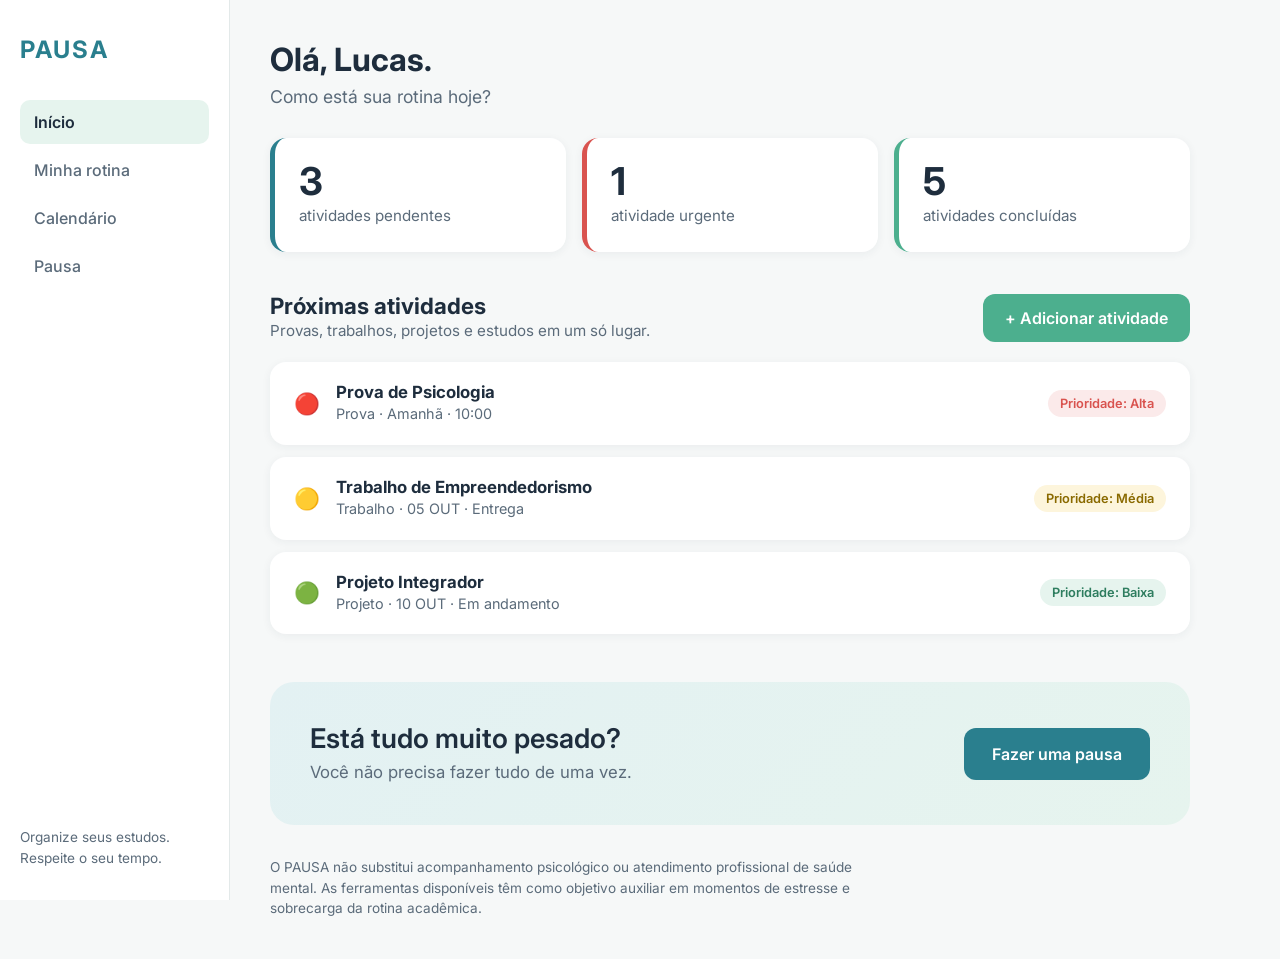
==== index.html @ fbacae84 "Add files via upload" ====
<!DOCTYPE html>
<html lang="pt-BR">
<head>
  <meta charset="UTF-8">
  <meta name="viewport" content="width=device-width, initial-scale=1">
  <title>PAUSA · Início</title>
  <link rel="preconnect" href="https://fonts.googleapis.com">
  <link href="https://fonts.googleapis.com/css2?family=Inter:wght@400;500;600;700&display=swap" rel="stylesheet">
  <link rel="stylesheet" href="style.css">
  <link rel="stylesheet" href="dashboard.css">
</head>
<body>

  <!-- MENU LATERAL -->
  <aside class="sidebar">
    <a href="index.html" class="logo">PAUSA</a>
    <nav class="menu">
      <a href="index.html" class="menu-link ativo">Início</a>
      <a href="rotina.html" class="menu-link">Minha rotina</a>
      <a href="calendario.html" class="menu-link">Calendário</a>
      <a href="pausa.html" class="menu-link">Pausa</a>
    </nav>
    <p class="lema">Organize seus estudos.<br>Respeite o seu tempo.</p>
  </aside>

  <main class="conteudo">

    <!-- SAUDAÇÃO -->
    <header class="saudacao">
      <h1>Olá, Lucas.</h1>
      <p>Como está sua rotina hoje?</p>
    </header>

    <!-- CARDS DE RESUMO -->
    <section class="resumo" aria-label="Resumo da rotina">
      <div class="card card-resumo">
        <span class="resumo-numero" id="contador-pendentes">3</span>
        <span class="resumo-texto">atividades pendentes</span>
      </div>
      <div class="card card-resumo resumo-urgente">
        <span class="resumo-numero" id="contador-urgentes">1</span>
        <span class="resumo-texto">atividade urgente</span>
      </div>
      <div class="card card-resumo resumo-concluido">
        <span class="resumo-numero">5</span>
        <span class="resumo-texto">atividades concluídas</span>
      </div>
    </section>

    <!-- PRÓXIMAS ATIVIDADES -->
    <section class="atividades">
      <div class="atividades-topo">
        <div>
          <h2>Próximas atividades</h2>
          <p class="subtitulo">Provas, trabalhos, projetos e estudos em um só lugar.</p>
        </div>
        <button class="botao botao-principal" id="botao-adicionar">+ Adicionar atividade</button>
      </div>
      <!-- Os cards são criados pelo app.js -->
      <div class="lista-atividades" id="lista-atividades"></div>
    </section>

    <!-- DESTAQUE DA ÁREA PAUSA -->
    <section class="destaque-pausa">
      <div>
        <h2>Está tudo muito pesado?</h2>
        <p>Você não precisa fazer tudo de uma vez.</p>
      </div>
      <a href="pausa.html" class="botao botao-pausa">Fazer uma pausa</a>
    </section>

    <!-- AVISO -->
    <p class="aviso">
      O PAUSA não substitui acompanhamento psicológico ou atendimento profissional de saúde mental.
      As ferramentas disponíveis têm como objetivo auxiliar em momentos de estresse e sobrecarga da rotina acadêmica.
    </p>
  </main>

  <!-- MODAL: NOVA ATIVIDADE -->
  <div class="modal-fundo" id="modal" hidden>
    <div class="modal" role="dialog" aria-modal="true" aria-labelledby="modal-titulo">
      <h2 id="modal-titulo">Nova atividade</h2>
      <form id="form-atividade">
        <label>Título
          <input type="text" id="campo-titulo" required placeholder="Ex.: Prova de Biologia">
        </label>
        <label>Tipo
          <select id="campo-tipo">
            <option>Prova</option>
            <option>Trabalho</option>
            <option>Projeto</option>
            <option>Estudo</option>
          </select>
        </label>
        <div class="linha">
          <label>Data
            <input type="date" id="campo-data" required>
          </label>
          <label>Horário
            <input type="time" id="campo-horario">
          </label>
        </div>
        <label>Prioridade
          <select id="campo-prioridade">
            <option value="Alta">Alta</option>
            <option value="Média" selected>Média</option>
            <option value="Baixa">Baixa</option>
          </select>
        </label>
        <label>Descrição
          <textarea id="campo-descricao" rows="3" placeholder="Algum detalhe que ajude a lembrar?"></textarea>
        </label>
        <div class="modal-botoes">
          <button type="button" class="botao botao-secundario" id="botao-cancelar">Cancelar</button>
          <button type="submit" class="botao botao-principal">Salvar atividade</button>
        </div>
      </form>
    </div>
  </div>

  <script src="app.js"></script>
</body>
</html>
---- style.css ----
/* ===== ESTILOS GLOBAIS (usados em todas as páginas) ===== */

:root {
  --verde: #4caf8e;
  --verde-claro: #e6f4ee;
  --azul-esverdeado: #2a7f8e;
  --azul-esverdeado-claro: #e3f1f3;
  --texto: #1e2d3d;
  --texto-suave: #5b6b7a;
  --fundo: #f6f8f8;
  --branco: #ffffff;
  --borda: #e3e9e9;
  --vermelho: #d9534f;
  --vermelho-claro: #fbeaea;
  --amarelo: #e0a800;
  --amarelo-claro: #fdf5dc;
  --raio: 16px;
  --sombra: 0 2px 10px rgba(30, 45, 61, 0.06);
}

* { box-sizing: border-box; margin: 0; padding: 0; }

body {
  font-family: "Inter", system-ui, sans-serif;
  background: var(--fundo);
  color: var(--texto);
  line-height: 1.5;
}

h1, h2, h3 { line-height: 1.25; }
a { color: inherit; text-decoration: none; }

/* Foco visível para navegação por teclado */
a:focus-visible, button:focus-visible, input:focus-visible,
select:focus-visible, textarea:focus-visible {
  outline: 3px solid var(--azul-esverdeado);
  outline-offset: 2px;
}

/* ----- Menu lateral ----- */
.sidebar {
  position: fixed;
  top: 0; left: 0; bottom: 0;
  width: 230px;
  padding: 32px 20px;
  background: var(--branco);
  border-right: 1px solid var(--borda);
  display: flex;
  flex-direction: column;
  gap: 32px;
}

.logo {
  font-size: 1.5rem;
  font-weight: 700;
  letter-spacing: 0.08em;
  color: var(--azul-esverdeado);
}

.menu { display: flex; flex-direction: column; gap: 4px; }

.menu-link {
  padding: 10px 14px;
  border-radius: 10px;
  color: var(--texto-suave);
  font-weight: 500;
}
.menu-link:hover { background: var(--fundo); }
.menu-link.ativo { background: var(--verde-claro); color: var(--texto); font-weight: 600; }

.lema {
  margin-top: auto;
  font-size: 0.85rem;
  color: var(--texto-suave);
}

/* ----- Conteúdo principal ----- */
.conteudo {
  margin-left: 230px;
  padding: 40px;
  max-width: 1000px;
}

/* ----- Componentes reutilizáveis ----- */
.card {
  background: var(--branco);
  border-radius: var(--raio);
  box-shadow: var(--sombra);
  padding: 24px;
}

.botao {
  display: inline-block;
  padding: 12px 22px;
  border: none;
  border-radius: 12px;
  font: inherit;
  font-weight: 600;
  cursor: pointer;
  transition: background 0.2s;
}
.botao-principal { background: var(--verde); color: #fff; }
.botao-principal:hover { background: #3d9a7c; }
.botao-secundario { background: var(--fundo); color: var(--texto); }
.botao-secundario:hover { background: var(--borda); }

.aviso {
  margin-top: 32px;
  font-size: 0.85rem;
  color: var(--texto-suave);
  max-width: 70ch;
}

/* ----- Responsivo: menu vira barra no topo ----- */
@media (max-width: 800px) {
  .sidebar {
    position: static;
    width: 100%;
    flex-direction: row;
    align-items: center;
    flex-wrap: wrap;
    gap: 12px;
    padding: 16px 20px;
    border-right: none;
    border-bottom: 1px solid var(--borda);
  }
  .menu { flex-direction: row; flex-wrap: wrap; }
  .lema { display: none; }
  .conteudo { margin-left: 0; padding: 24px 20px; }
}

@media (prefers-reduced-motion: reduce) {
  * { transition: none !important; animation: none !important; }
}
---- dashboard.css ----
/* ===== ESTILOS DO DASHBOARD (index.html) ===== */

.saudacao h1 { font-size: 2rem; }
.saudacao p { color: var(--texto-suave); margin-top: 4px; font-size: 1.1rem; }

/* ----- Cards de resumo ----- */
.resumo {
  display: grid;
  grid-template-columns: repeat(3, 1fr);
  gap: 16px;
  margin: 28px 0 40px;
}
.card-resumo { display: flex; flex-direction: column; gap: 4px; border-left: 5px solid var(--azul-esverdeado); }
.resumo-numero { font-size: 2.4rem; font-weight: 700; line-height: 1; }
.resumo-texto { color: var(--texto-suave); font-size: 0.95rem; }
.resumo-urgente { border-left-color: var(--vermelho); }
.resumo-concluido { border-left-color: var(--verde); }

/* ----- Próximas atividades ----- */
.atividades-topo {
  display: flex;
  justify-content: space-between;
  align-items: flex-end;
  gap: 16px;
  flex-wrap: wrap;
  margin-bottom: 20px;
}
.atividades h2 { font-size: 1.4rem; }
.subtitulo { color: var(--texto-suave); font-size: 0.95rem; }

.lista-atividades { display: flex; flex-direction: column; gap: 12px; }

.atividade {
  display: flex;
  gap: 16px;
  align-items: center;
  padding: 20px 24px;
}
.atividade-icone { font-size: 1.3rem; }
.atividade-info { flex: 1; }
.atividade-info h3 { font-size: 1.05rem; }
.atividade-info p { color: var(--texto-suave); font-size: 0.9rem; }
.atividade-descricao { margin-top: 4px; }

.etiqueta {
  padding: 4px 12px;
  border-radius: 999px;
  font-size: 0.8rem;
  font-weight: 600;
  white-space: nowrap;
}
.prioridade-alta  { background: var(--vermelho-claro); color: var(--vermelho); }
.prioridade-media { background: var(--amarelo-claro); color: #8a6a00; }
.prioridade-baixa { background: var(--verde-claro); color: #2e7d5f; }

/* ----- Destaque da área Pausa ----- */
.destaque-pausa {
  margin-top: 48px;
  padding: 40px;
  border-radius: 24px;
  background: linear-gradient(135deg, var(--azul-esverdeado-claro), var(--verde-claro));
  display: flex;
  justify-content: space-between;
  align-items: center;
  gap: 24px;
  flex-wrap: wrap;
}
.destaque-pausa h2 { font-size: 1.7rem; font-weight: 600; }
.destaque-pausa p { color: var(--texto-suave); font-size: 1.05rem; margin-top: 4px; }
.botao-pausa { background: var(--azul-esverdeado); color: #fff; padding: 14px 28px; }
.botao-pausa:hover { background: #216874; }

/* ----- Modal ----- */
.modal-fundo {
  position: fixed;
  inset: 0;
  background: rgba(30, 45, 61, 0.45);
  display: flex;
  align-items: center;
  justify-content: center;
  padding: 20px;
  z-index: 10;
}
.modal-fundo[hidden] { display: none; }

.modal {
  background: var(--branco);
  border-radius: 20px;
  padding: 32px;
  width: 100%;
  max-width: 480px;
  max-height: 90vh;
  overflow-y: auto;
}
.modal h2 { margin-bottom: 20px; }

.modal label { display: block; font-size: 0.9rem; font-weight: 500; margin-bottom: 14px; }
.modal input, .modal select, .modal textarea {
  display: block;
  width: 100%;
  margin-top: 6px;
  padding: 10px 12px;
  border: 1px solid var(--borda);
  border-radius: 10px;
  font: inherit;
  background: var(--branco);
}
.linha { display: grid; grid-template-columns: 1fr 1fr; gap: 12px; }
.modal-botoes { display: flex; justify-content: flex-end; gap: 10px; margin-top: 8px; }

@media (max-width: 800px) {
  .resumo { grid-template-columns: 1fr; }
  .atividade { flex-wrap: wrap; }
}
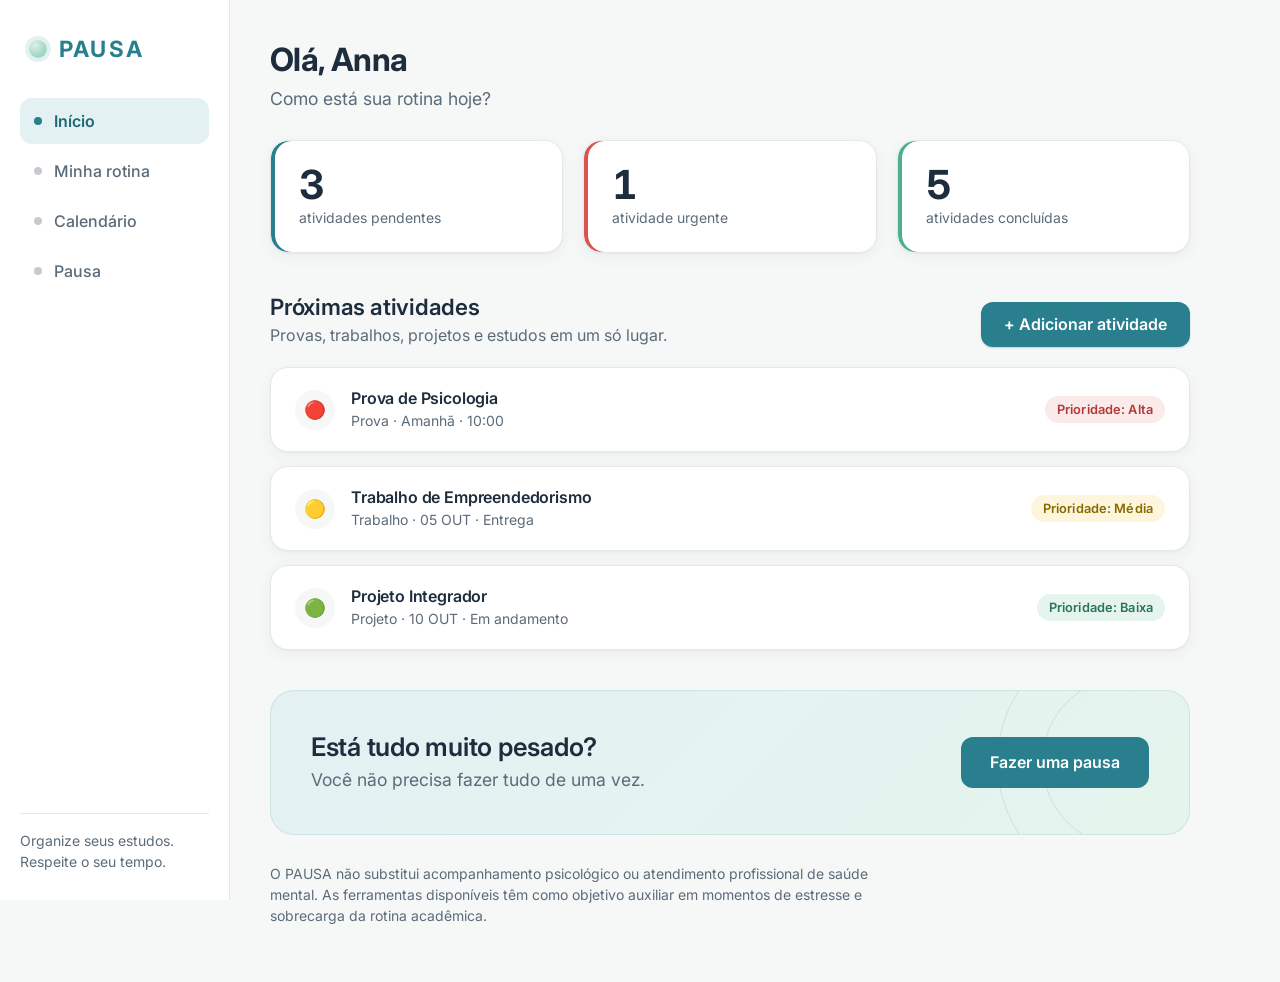
==== commit 738c0b51: "Add files via upload" ====
--- a/index.html
+++ b/index.html
@@ -27,7 +27,7 @@
 
     <!-- SAUDAÇÃO -->
     <header class="saudacao">
-      <h1>Olá, Lucas.</h1>
+      <h1>Olá, Anna</h1>
       <p>Como está sua rotina hoje?</p>
     </header>
 
--- a/style.css
+++ b/style.css
@@ -1,39 +1,91 @@
 /* ===== ESTILOS GLOBAIS (usados em todas as páginas) ===== */
+/* Identidade visual base do PAUSA. Dashboard, Minha rotina, Calendário e Pausa
+   devem usar as variáveis abaixo em vez de cores escritas à mão. */
 
 :root {
-  --verde: #4caf8e;
-  --verde-claro: #e6f4ee;
-  --azul-esverdeado: #2a7f8e;
-  --azul-esverdeado-claro: #e3f1f3;
-  --texto: #1e2d3d;
-  --texto-suave: #5b6b7a;
-  --fundo: #f6f8f8;
-  --branco: #ffffff;
-  --borda: #e3e9e9;
-  --vermelho: #d9534f;
-  --vermelho-claro: #fbeaea;
-  --amarelo: #e0a800;
-  --amarelo-claro: #fdf5dc;
-  --raio: 16px;
-  --sombra: 0 2px 10px rgba(30, 45, 61, 0.06);
+  /* --- Marca e estrutura (azul-esverdeado, a cor da área Pausa) --- */
+  --cor-primaria: #2a7f8e;        /* logo, botões principais, item ativo, foco */
+  --cor-primaria-hover: #216874;  /* hover e texto sobre fundo suave (contraste alto) */
+  --cor-primaria-suave: #e3f1f3;  /* fundos leves e item ativo do menu */
+
+  /* --- Sucesso e ações positivas (verde) --- */
+  --cor-sucesso: #4caf8e;
+  --cor-sucesso-suave: #e6f4ee;
+  --cor-sucesso-texto: #2a745a;   /* texto verde legível sobre fundo suave */
+
+  /* --- Atenção (amarelo): prioridade média --- */
+  --cor-atencao: #e0a800;
+  --cor-atencao-suave: #fdf5dc;
+  --cor-atencao-texto: #8a6a00;
+
+  /* --- Perigo (vermelho): prioridade alta, urgência, erro --- */
+  --cor-perigo: #d9534f;
+  --cor-perigo-suave: #fbeaea;
+  --cor-perigo-texto: #b23b37;
+
+  /* --- Neutros --- */
+  --cor-fundo: #f6f8f8;
+  --cor-card: #ffffff;
+  --cor-texto: #1e2d3d;
+  --cor-texto-secundario: #5b6b7a;
+  --cor-borda: #e3e9e9;
+
+  /* --- Forma e profundidade --- */
+  --raio-card: 18px;
+  --raio-grande: 24px;            /* modal e destaques */
+  --raio-botao: 12px;
+  --sombra-card: 0 1px 2px rgba(30, 45, 61, 0.04), 0 4px 16px rgba(30, 45, 61, 0.05);
+  --sombra-card-hover: 0 8px 24px rgba(30, 45, 61, 0.09);
+  --sombra-modal: 0 20px 60px rgba(30, 45, 61, 0.2);
+  --sobreposicao-modal: rgba(30, 45, 61, 0.45);
+  --cor-sobre-primaria: #ffffff;  /* texto sobre botões e fundos da cor primária */
+
+  /* --- Ritmo vertical: espaço entre as grandes seções da página --- */
+  --espaco-secao: 40px;
+
+  /* --- Gradientes da identidade Pausa (círculo de respiração e destaques) --- */
+  --gradiente-respiracao: radial-gradient(circle at 35% 30%, #d9f0e6, #a9dac7 55%, #90c9d2);
+  --gradiente-pausa: linear-gradient(135deg, var(--cor-primaria-suave), var(--cor-sucesso-suave));
+
+  /* --- COMPATIBILIDADE: nomes antigos ainda usados por rotina.html, calendario.html e pausa.css.
+         Apontam para as variáveis novas. Apague cada linha quando a página que a usa for padronizada. --- */
+  --verde: var(--cor-sucesso);
+  --verde-claro: var(--cor-sucesso-suave);
+  --azul-esverdeado: var(--cor-primaria);
+  --azul-esverdeado-claro: var(--cor-primaria-suave);
+  --amarelo: var(--cor-atencao);
+  --amarelo-claro: var(--cor-atencao-suave);
+  --vermelho: var(--cor-perigo);
+  --vermelho-claro: var(--cor-perigo-suave);
+  --texto: var(--cor-texto);
+  --texto-suave: var(--cor-texto-secundario);
+  --fundo: var(--cor-fundo);
+  --branco: var(--cor-card);
+  --borda: var(--cor-borda);
+  --raio: var(--raio-card);
+  --sombra: var(--sombra-card);
 }
 
 * { box-sizing: border-box; margin: 0; padding: 0; }
+
+/* Garante que o atributo hidden esconda mesmo elementos com display definido por classe */
+[hidden] { display: none !important; }
 
 body {
   font-family: "Inter", system-ui, sans-serif;
-  background: var(--fundo);
-  color: var(--texto);
+  background: var(--cor-fundo);
+  color: var(--cor-texto);
   line-height: 1.5;
-}
-
-h1, h2, h3 { line-height: 1.25; }
+  -webkit-font-smoothing: antialiased;
+}
+
+h1, h2, h3 { line-height: 1.25; letter-spacing: -0.01em; }
 a { color: inherit; text-decoration: none; }
 
 /* Foco visível para navegação por teclado */
 a:focus-visible, button:focus-visible, input:focus-visible,
 select:focus-visible, textarea:focus-visible {
-  outline: 3px solid var(--azul-esverdeado);
+  outline: 3px solid var(--cor-primaria);
   outline-offset: 2px;
 }
 
@@ -41,77 +93,133 @@
 .sidebar {
   position: fixed;
   top: 0; left: 0; bottom: 0;
-  width: 230px;
-  padding: 32px 20px;
-  background: var(--branco);
-  border-right: 1px solid var(--borda);
+  width: 230px;                   /* pausa.css usa 230px nas contas de centralização */
+  padding: 32px 20px 28px;
+  overflow-y: auto;               /* se a janela for baixa, o menu rola em vez de ser cortado */
+  background: var(--cor-card);
+  border-right: 1px solid var(--cor-borda);
   display: flex;
   flex-direction: column;
   gap: 32px;
 }
 
+/* A marca ganha um pequeno círculo igual ao da respiração da área Pausa */
 .logo {
-  font-size: 1.5rem;
+  display: flex;
+  align-items: center;
+  gap: 12px;
+  padding-left: 9px;              /* o círculo da marca fica alinhado com os marcadores do menu */
+  font-size: 1.4rem;
   font-weight: 700;
-  letter-spacing: 0.08em;
-  color: var(--azul-esverdeado);
+  letter-spacing: 0.1em;
+  color: var(--cor-primaria);
+}
+.logo::before {
+  content: "";
+  width: 18px; height: 18px;
+  border-radius: 50%;
+  background: var(--gradiente-respiracao);
+  box-shadow: 0 0 0 4px var(--cor-primaria-suave);
 }
 
 .menu { display: flex; flex-direction: column; gap: 4px; }
 
 .menu-link {
-  padding: 10px 14px;
-  border-radius: 10px;
-  color: var(--texto-suave);
+  display: flex;
+  align-items: center;
+  gap: 12px;
+  padding: 11px 14px;
+  border-radius: var(--raio-botao);
+  color: var(--cor-texto-secundario);
   font-weight: 500;
-}
-.menu-link:hover { background: var(--fundo); }
-.menu-link.ativo { background: var(--verde-claro); color: var(--texto); font-weight: 600; }
+  transition: background 0.2s, color 0.2s;
+}
+/* Pequeno marcador (substitui ícones, sem mexer no HTML) */
+.menu-link::before {
+  content: "";
+  width: 8px; height: 8px;
+  border-radius: 50%;
+  background: var(--cor-texto-secundario);
+  opacity: 0.35;
+  transition: background 0.2s, opacity 0.2s;
+}
+.menu-link:hover { background: var(--cor-fundo); color: var(--cor-texto); }
+.menu-link:focus-visible { outline-offset: 0; }
+.menu-link.ativo { background: var(--cor-primaria-suave); color: var(--cor-primaria-hover); font-weight: 600; }
+.menu-link.ativo::before { background: var(--cor-primaria); opacity: 1; }
 
 .lema {
   margin-top: auto;
-  font-size: 0.85rem;
-  color: var(--texto-suave);
+  padding-top: 16px;
+  border-top: 1px solid var(--cor-borda);
+  font-size: 0.875rem;
+  color: var(--cor-texto-secundario);
 }
 
 /* ----- Conteúdo principal ----- */
 .conteudo {
   margin-left: 230px;
-  padding: 40px;
+  padding: 40px 40px 56px;
   max-width: 1000px;
 }
 
 /* ----- Componentes reutilizáveis ----- */
 .card {
-  background: var(--branco);
-  border-radius: var(--raio);
-  box-shadow: var(--sombra);
+  background: var(--cor-card);
+  border: 1px solid var(--cor-borda);
+  border-radius: var(--raio-card);
+  box-shadow: var(--sombra-card);
   padding: 24px;
 }
 
+/* Botões: o mesmo tamanho para todos (a borda transparente evita diferença de altura) */
 .botao {
-  display: inline-block;
-  padding: 12px 22px;
-  border: none;
-  border-radius: 12px;
+  display: inline-flex;
+  align-items: center;
+  justify-content: center;
+  padding: 11px 22px;
+  border: 1px solid transparent;
+  border-radius: var(--raio-botao);
   font: inherit;
   font-weight: 600;
+  line-height: 1.3;
+  text-align: center;
   cursor: pointer;
-  transition: background 0.2s;
-}
-.botao-principal { background: var(--verde); color: #fff; }
-.botao-principal:hover { background: #3d9a7c; }
-.botao-secundario { background: var(--fundo); color: var(--texto); }
-.botao-secundario:hover { background: var(--borda); }
+  transition: background 0.2s, border-color 0.2s, box-shadow 0.2s, transform 0.15s;
+}
+.botao:hover { transform: translateY(-1px); }
+.botao:active { transform: translateY(0); }
+
+.botao-principal {
+  background: var(--cor-primaria);
+  color: var(--cor-sobre-primaria);
+  box-shadow: 0 1px 2px color-mix(in srgb, var(--cor-primaria-hover) 25%, transparent);
+}
+.botao-principal:hover {
+  background: var(--cor-primaria-hover);
+  box-shadow: 0 4px 12px color-mix(in srgb, var(--cor-primaria-hover) 28%, transparent);
+}
+
+.botao-secundario {
+  background: var(--cor-card);
+  border-color: var(--cor-borda);
+  color: var(--cor-texto);
+}
+.botao-secundario:hover { background: var(--cor-fundo); border-color: var(--cor-texto-secundario); }
 
 .aviso {
-  margin-top: 32px;
-  font-size: 0.85rem;
-  color: var(--texto-suave);
+  margin-top: 28px;
+  font-size: 0.875rem;
+  color: var(--cor-texto-secundario);
   max-width: 70ch;
 }
 
-/* ----- Responsivo: menu vira barra no topo ----- */
+/* ----- Responsivo ----- */
+@media (max-width: 1000px) {
+  .conteudo { padding: 32px 28px 48px; }
+}
+
+/* Menu vira barra no topo */
 @media (max-width: 800px) {
   .sidebar {
     position: static;
@@ -119,14 +227,22 @@
     flex-direction: row;
     align-items: center;
     flex-wrap: wrap;
-    gap: 12px;
+    gap: 8px 16px;
     padding: 16px 20px;
+    overflow-y: visible;
     border-right: none;
-    border-bottom: 1px solid var(--borda);
+    border-bottom: 1px solid var(--cor-borda);
   }
-  .menu { flex-direction: row; flex-wrap: wrap; }
+  .logo { padding-left: 0; }
+  .menu { flex-direction: row; flex-wrap: wrap; gap: 4px; }
+  .menu-link { padding: 10px 12px; }
   .lema { display: none; }
-  .conteudo { margin-left: 0; padding: 24px 20px; }
+  .conteudo { margin-left: 0; padding: 24px 20px 40px; }
+}
+
+/* Celular: o menu fica em duas colunas, para os itens não ficarem desalinhados */
+@media (max-width: 520px) {
+  .menu { display: grid; grid-template-columns: repeat(2, minmax(0, 1fr)); width: 100%; }
 }
 
 @media (prefers-reduced-motion: reduce) {
--- a/dashboard.css
+++ b/dashboard.css
@@ -1,20 +1,31 @@
 /* ===== ESTILOS DO DASHBOARD (index.html) ===== */
+/* Várias regras abaixo (cards de resumo, atividades, etiquetas e modal)
+   também são usadas por Minha rotina e Calendário. */
 
-.saudacao h1 { font-size: 2rem; }
-.saudacao p { color: var(--texto-suave); margin-top: 4px; font-size: 1.1rem; }
+/* ----- Saudação ----- */
+.saudacao h1 { font-size: 2rem; font-weight: 700; letter-spacing: -0.02em; }
+.saudacao p { color: var(--cor-texto-secundario); margin-top: 6px; font-size: 1.1rem; }
 
 /* ----- Cards de resumo ----- */
+/* Cada card tem uma faixa lateral colorida. A cor vem da variável --acento. */
 .resumo {
   display: grid;
   grid-template-columns: repeat(3, 1fr);
-  gap: 16px;
-  margin: 28px 0 40px;
+  gap: 20px;
+  margin: 28px 0 var(--espaco-secao);
 }
-.card-resumo { display: flex; flex-direction: column; gap: 4px; border-left: 5px solid var(--azul-esverdeado); }
-.resumo-numero { font-size: 2.4rem; font-weight: 700; line-height: 1; }
-.resumo-texto { color: var(--texto-suave); font-size: 0.95rem; }
-.resumo-urgente { border-left-color: var(--vermelho); }
-.resumo-concluido { border-left-color: var(--verde); }
+.card-resumo {
+  --acento: var(--cor-primaria);
+  display: flex;
+  flex-direction: column;
+  gap: 4px;
+  padding: 24px 24px 24px 28px;
+  box-shadow: inset 4px 0 0 var(--acento), var(--sombra-card);
+}
+.resumo-numero { font-size: 2.5rem; font-weight: 700; line-height: 1; letter-spacing: -0.02em; font-variant-numeric: tabular-nums; }
+.resumo-texto { color: var(--cor-texto-secundario); font-size: 0.875rem; line-height: 1.35; }
+.resumo-urgente { --acento: var(--cor-perigo); }
+.resumo-concluido { --acento: var(--cor-sucesso); }
 
 /* ----- Próximas atividades ----- */
 .atividades-topo {
@@ -25,10 +36,10 @@
   flex-wrap: wrap;
   margin-bottom: 20px;
 }
-.atividades h2 { font-size: 1.4rem; }
-.subtitulo { color: var(--texto-suave); font-size: 0.95rem; }
+.atividades h2 { font-size: 1.4rem; font-weight: 600; }
+.subtitulo { margin-top: 2px; color: var(--cor-texto-secundario); font-size: 1rem; }
 
-.lista-atividades { display: flex; flex-direction: column; gap: 12px; }
+.lista-atividades { display: flex; flex-direction: column; gap: 14px; }
 
 .atividade {
   display: flex;
@@ -36,45 +47,76 @@
   align-items: center;
   padding: 20px 24px;
 }
-.atividade-icone { font-size: 1.3rem; }
-.atividade-info { flex: 1; }
-.atividade-info h3 { font-size: 1.05rem; }
-.atividade-info p { color: var(--texto-suave); font-size: 0.9rem; }
+/* A bolinha de prioridade fica dentro de um círculo suave */
+.atividade-icone {
+  display: inline-flex;
+  align-items: center;
+  justify-content: center;
+  flex-shrink: 0;
+  width: 40px; height: 40px;
+  border-radius: 50%;
+  background: var(--cor-fundo);
+  font-size: 1.1rem;
+}
+.atividade-info { flex: 1; min-width: 0; }
+.atividade-info h3 { font-size: 1rem; font-weight: 600; }
+.atividade-info p { margin-top: 2px; color: var(--cor-texto-secundario); font-size: 0.875rem; }
 .atividade-descricao { margin-top: 4px; }
 
+/* Etiquetas de prioridade: a cor tem significado (vermelho = alta, amarelo = média, verde = baixa) */
 .etiqueta {
   padding: 4px 12px;
   border-radius: 999px;
   font-size: 0.8rem;
   font-weight: 600;
+  letter-spacing: 0.01em;
   white-space: nowrap;
 }
-.prioridade-alta  { background: var(--vermelho-claro); color: var(--vermelho); }
-.prioridade-media { background: var(--amarelo-claro); color: #8a6a00; }
-.prioridade-baixa { background: var(--verde-claro); color: #2e7d5f; }
+.prioridade-alta  { background: var(--cor-perigo-suave);  color: var(--cor-perigo-texto); }
+.prioridade-media { background: var(--cor-atencao-suave); color: var(--cor-atencao-texto); }
+.prioridade-baixa { background: var(--cor-sucesso-suave); color: var(--cor-sucesso-texto); }
 
 /* ----- Destaque da área Pausa ----- */
+/* Calmo e diferente do resto da página; os círculos lembram a respiração */
 .destaque-pausa {
-  margin-top: 48px;
+  position: relative;
+  overflow: hidden;
+  margin-top: var(--espaco-secao);
   padding: 40px;
-  border-radius: 24px;
-  background: linear-gradient(135deg, var(--azul-esverdeado-claro), var(--verde-claro));
+  border: 1px solid color-mix(in srgb, var(--cor-primaria) 12%, transparent);
+  border-radius: var(--raio-grande);
+  background: var(--gradiente-pausa);
   display: flex;
   justify-content: space-between;
   align-items: center;
   gap: 24px;
   flex-wrap: wrap;
 }
-.destaque-pausa h2 { font-size: 1.7rem; font-weight: 600; }
-.destaque-pausa p { color: var(--texto-suave); font-size: 1.05rem; margin-top: 4px; }
-.botao-pausa { background: var(--azul-esverdeado); color: #fff; padding: 14px 28px; }
-.botao-pausa:hover { background: #216874; }
+.destaque-pausa::before,
+.destaque-pausa::after {
+  content: "";
+  position: absolute;
+  top: 50%;
+  border-radius: 50%;
+  transform: translateY(-50%);
+  pointer-events: none;
+}
+.destaque-pausa::before { width: 260px; height: 260px; right: -70px; border: 1.5px solid color-mix(in srgb, var(--cor-primaria) 16%, transparent); }
+.destaque-pausa::after  { width: 170px; height: 170px; right: -25px; border: 1.5px solid color-mix(in srgb, var(--cor-sucesso) 22%, transparent); }
+.destaque-pausa > * { position: relative; z-index: 1; } /* texto e botão ficam acima dos círculos */
+
+.destaque-pausa h2 { font-size: 1.6rem; font-weight: 600; }
+.destaque-pausa p { color: var(--cor-texto-secundario); font-size: 1.1rem; margin-top: 4px; }
+
+/* Botão de destaque: um pouco maior que os botões comuns */
+.botao-pausa { background: var(--cor-primaria); color: var(--cor-sobre-primaria); padding: 14px 28px; }
+.botao-pausa:hover { background: var(--cor-primaria-hover); }
 
 /* ----- Modal ----- */
 .modal-fundo {
   position: fixed;
   inset: 0;
-  background: rgba(30, 45, 61, 0.45);
+  background: var(--sobreposicao-modal);
   display: flex;
   align-items: center;
   justify-content: center;
@@ -84,31 +126,66 @@
 .modal-fundo[hidden] { display: none; }
 
 .modal {
-  background: var(--branco);
-  border-radius: 20px;
+  background: var(--cor-card);
+  border-radius: var(--raio-grande);
+  box-shadow: var(--sombra-modal);
   padding: 32px;
   width: 100%;
   max-width: 480px;
   max-height: 90vh;
   overflow-y: auto;
 }
-.modal h2 { margin-bottom: 20px; }
+.modal h2 { margin-bottom: 20px; font-size: 1.4rem; font-weight: 600; }
 
-.modal label { display: block; font-size: 0.9rem; font-weight: 500; margin-bottom: 14px; }
+.modal label { display: block; font-size: 0.875rem; font-weight: 500; margin-bottom: 14px; }
+.modal textarea { resize: vertical; }
 .modal input, .modal select, .modal textarea {
   display: block;
   width: 100%;
   margin-top: 6px;
   padding: 10px 12px;
-  border: 1px solid var(--borda);
-  border-radius: 10px;
+  border: 1px solid var(--cor-borda);
+  border-radius: var(--raio-botao);
   font: inherit;
-  background: var(--branco);
+  background: var(--cor-card);
+  transition: border-color 0.2s;
 }
+.modal input:hover, .modal select:hover, .modal textarea:hover { border-color: var(--cor-texto-secundario); }
 .linha { display: grid; grid-template-columns: 1fr 1fr; gap: 12px; }
 .modal-botoes { display: flex; justify-content: flex-end; gap: 10px; margin-top: 8px; }
 
+/* ----- Responsivo ----- */
+
+/* Tablet: cards de resumo mais compactos e círculos do destaque menores (não cruzam o texto) */
+@media (max-width: 1000px) {
+  .resumo { gap: 14px; }
+  .card-resumo { padding: 20px 16px 20px 22px; }
+  .resumo-numero { font-size: 2.2rem; }
+  .destaque-pausa { padding: 32px; }
+  .destaque-pausa::before { width: 200px; height: 200px; right: -60px; top: -60px; transform: none; }
+  .destaque-pausa::after  { width: 120px; height: 120px; right: -20px; top: -20px; transform: none; }
+}
+
+/* Telas estreitas (uma coluna): cada card de resumo vira uma linha: número + descrição */
 @media (max-width: 800px) {
-  .resumo { grid-template-columns: 1fr; }
+  .resumo { grid-template-columns: 1fr; gap: 12px; margin-bottom: 32px; }
+  .card-resumo { flex-direction: row; align-items: center; gap: 16px; padding: 16px 20px 16px 24px; }
+  .resumo-numero { min-width: 1.4ch; font-size: 2rem; }
+  .resumo-texto { font-size: 1rem; }
   .atividade { flex-wrap: wrap; }
 }
+
+/* Celular */
+@media (max-width: 520px) {
+  .saudacao h1 { font-size: 1.7rem; }
+
+  /* A etiqueta de prioridade passa para a linha de baixo, alinhada com o texto,
+     em vez de ficar por cima do título (só nos cards em que a etiqueta vem logo depois do texto) */
+  .atividade { padding: 18px 20px; row-gap: 10px; }
+  .atividade-info:has(+ .etiqueta) { flex: 1 1 calc(100% - 56px); } /* 56px = ícone (40) + espaço (16) */
+  .atividade > .etiqueta { margin-left: 56px; }
+
+  .destaque-pausa { padding: 28px 24px; }
+  .destaque-pausa h2 { font-size: 1.4rem; }
+  .destaque-pausa .botao { width: 100%; }
+}
